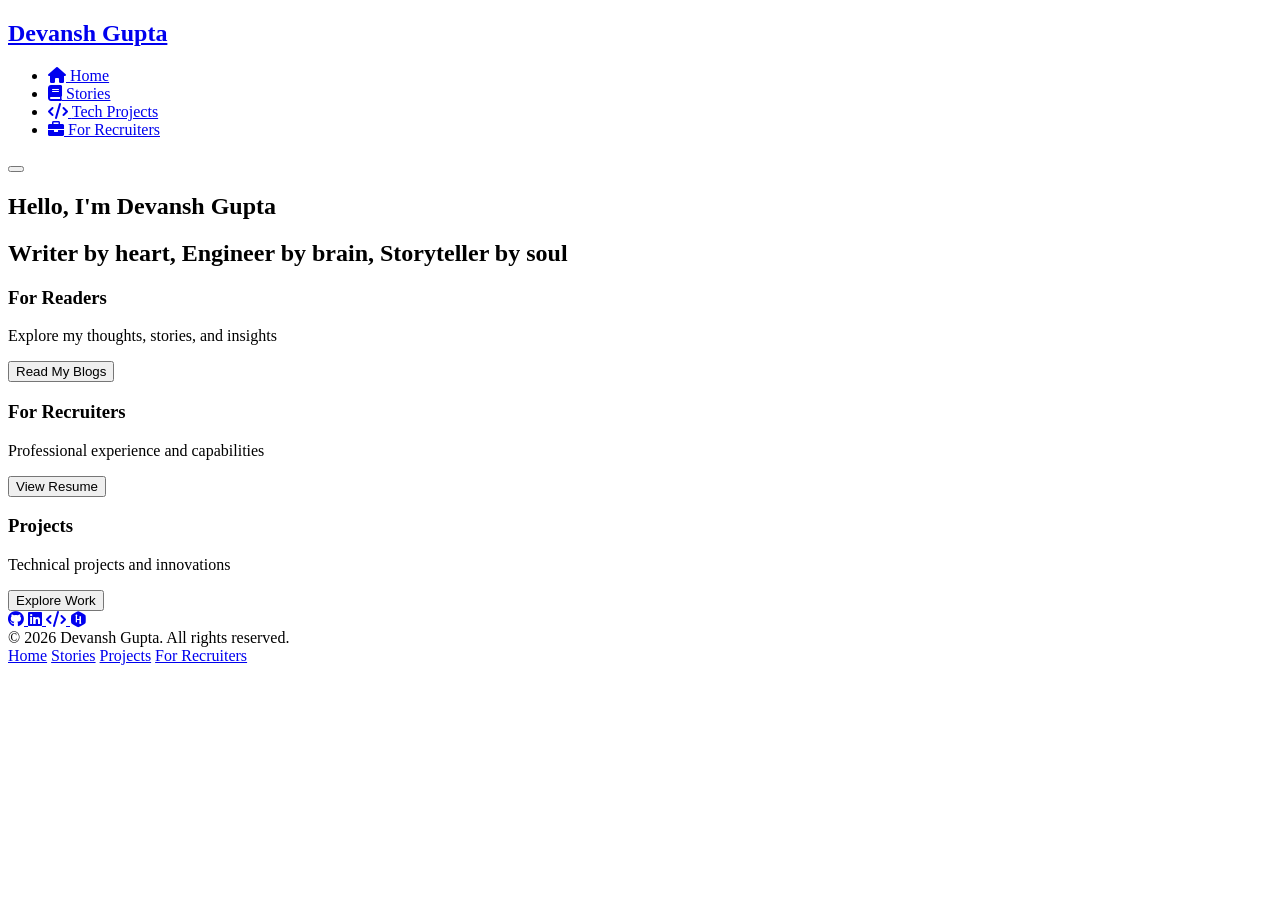
==== index.html @ 72671ee0 "Add Expense Tracker project and fix portfolio page bugs" ====
<!DOCTYPE html>
<html lang="en" class="dark">

<head>
  <meta charset="UTF-8" />
  <meta name="viewport" content="width=device-width, initial-scale=1.0" />
  <title>Devansh Gupta – Portfolio</title>

  <!-- Styles -->
  <link rel="stylesheet" href="assests/css/index.css" />
  <link rel="stylesheet"
        href="https://cdnjs.cloudflare.com/ajax/libs/font-awesome/6.0.0/css/all.min.css" />
</head>

<body>
<!-- ============== NAVIGATION BAR ============== -->
<nav class="navbar" role="navigation" aria-label="Main navigation">
    <div class="nav-container">
        <div class="nav-logo">
            <h2><a href="index.html" aria-label="Devansh Gupta - Go to homepage">Devansh Gupta</a></h2>
        </div>
        
        <ul class="nav-menu" id="nav-menu" role="menubar" aria-hidden="false">
            <li class="nav-item" role="none">
                <a href="index.html" class="nav-link" role="menuitem">
                    <i class="fas fa-home" aria-hidden="true"></i>
                    <span>Home</span>
                </a>
            </li>
            <li class="nav-item" role="none">
                <a href="blogs.html" class="nav-link" role="menuitem">
                    <i class="fas fa-book" aria-hidden="true"></i>
                    <span>Stories</span>
                </a>
            </li>
            <li class="nav-item" role="none">
                <a href="tech-projects.html" class="nav-link" role="menuitem">
                    <i class="fas fa-code" aria-hidden="true"></i>
                    <span>Tech Projects</span>
                </a>
            </li>
            <li class="nav-item" role="none">
                <a href="jobs.html" class="nav-link" role="menuitem">
                    <i class="fas fa-briefcase" aria-hidden="true"></i>
                    <span>For Recruiters</span>
                </a>
            </li>
        </ul>
        
        <div class="nav-controls">
            <button class="nav-toggle" id="mobile-menu" aria-label="Toggle mobile menu" aria-expanded="false" aria-controls="nav-menu">
                <span class="bar" aria-hidden="true"></span>
                <span class="bar" aria-hidden="true"></span>
                <span class="bar" aria-hidden="true"></span>
            </button>
        </div>
    </div>
</nav>

  <!-- ============== HOME/HERO SECTION ============== -->
  <!-- Main landing section with introduction and call-to-action buttons -->
  <section id="home" class="section home-section">
    <div class="container">
      <div class="hero-content">
        
        <!-- Main introduction text -->
        <div class="hero-text">
          <!-- Main heading with name -->
          <h1 class="hero-title">Hello, I'm <span class="highlight">Devansh Gupta</span></h1>
          
          <!-- Updated subtitle with your personal tagline -->
          <h2 class="hero-subtitle">Writer by heart, Engineer by brain, Storyteller by soul</h2>
          
          <!-- Brief description about yourself -->
          <!-- ============== MINI SECTIONS ============== -->
          <!-- Three quick navigation sections as requested -->
          <div class="hero-sections">
            <!-- Section 1: For Readers -->
            <div class="mini-section">
              <h3>For Readers</h3>
              <p>Explore my thoughts, stories, and insights</p>
              <button class="btn btn-outline" type="button" onclick="window.location.href='blogs.html'">
                Read My Blogs
              </button>
            </div>

            <!-- Section 2: For Recruiters -->
            <div class="mini-section">
              <h3>For Recruiters</h3>
              <p>Professional experience and capabilities</p>
              <button class="btn btn-outline" type="button" onclick="window.location.href='assests/docs/Profile (1).pdf'">
                View Resume
              </button>
            </div>

            <!-- Section 3: Projects -->
            <div class="mini-section">
              <h3>Projects</h3>
              <p>Technical projects and innovations</p>
              <button class="btn btn-outline" type="button" onclick="window.location.href='tech-projects.html'">
                Explore Work
              </button>
            </div>
          </div>

          <!-- ============== SOCIAL LINKS ============== -->
          <!-- Professional and coding platform links -->
          <div class="social-links">
            <!-- GitHub - For code repositories -->
            <a class="social-link" href="https://github.com/devanshgupta" target="_blank" rel="noopener">
              <i class="fab fa-github" aria-hidden="true"></i>
              <span class="sr-only">GitHub</span>
            </a>
            
            <!-- LinkedIn - Professional networking -->
            <a class="social-link" href="https://linkedin.com/in/devanshgupta" target="_blank" rel="noopener">
              <i class="fab fa-linkedin" aria-hidden="true"></i>
              <span class="sr-only">LinkedIn</span>
            </a>
            
            <!-- LeetCode - Coding practice and algorithms -->
            <a class="social-link" href="https://leetcode.com/devanshgupta" target="_blank" rel="noopener">
              <i class="fas fa-code" aria-hidden="true"></i>
              <span class="sr-only">LeetCode</span>
            </a>
            
            <!-- HackerRank - Programming challenges and skills -->
            <a class="social-link" href="https://www.hackerrank.com/profile/devanshgupta1942" target="_blank" rel="noopener">
              <i class="fab fa-hackerrank" aria-hidden="true"></i>
              <span class="sr-only">HackerRank</span>
            </a>
          </div>
        </div>
      </div>
    </div>
  </section>
   <!-- ==================== FOOTER ==================== -->
    <footer class="footer" role="contentinfo">
        <div class="container">
            <div class="footer-content">
                <div class="footer-text">
                    <p>&copy; 2025 Devansh Gupta. All rights reserved. </p>
                </div>
                <div class="footer-links">
                    <a href="index.html">Home</a>
                    <a href="blogs.html" aria-current="page">Stories</a>
                    <a href="tech-projects.html">Projects</a>
                    <a href="jobs.html">For Recruiters</a>
                </div>
            </div>
        </div>
    </footer>


  <!-- ============== JAVASCRIPT FILES ============== -->
  <!-- Add your JavaScript files here -->
  <script src="assests/js/script.js"></script>
  
  <!-- Theme toggle functionality -->
  <script>
    // Set dark mode as default when page loads
    document.addEventListener('DOMContentLoaded', function() {
      const html = document.documentElement;
      html.classList.add('dark');
      
      // Update theme toggle icon
      const themeToggle = document.getElementById('theme-toggle');
      if (themeToggle) {
        const icon = themeToggle.querySelector('i');
        if (icon) {
          icon.className = 'fas fa-sun'; // Show sun icon in dark mode
        }
      }
    });
  </script>
</body>
</html>
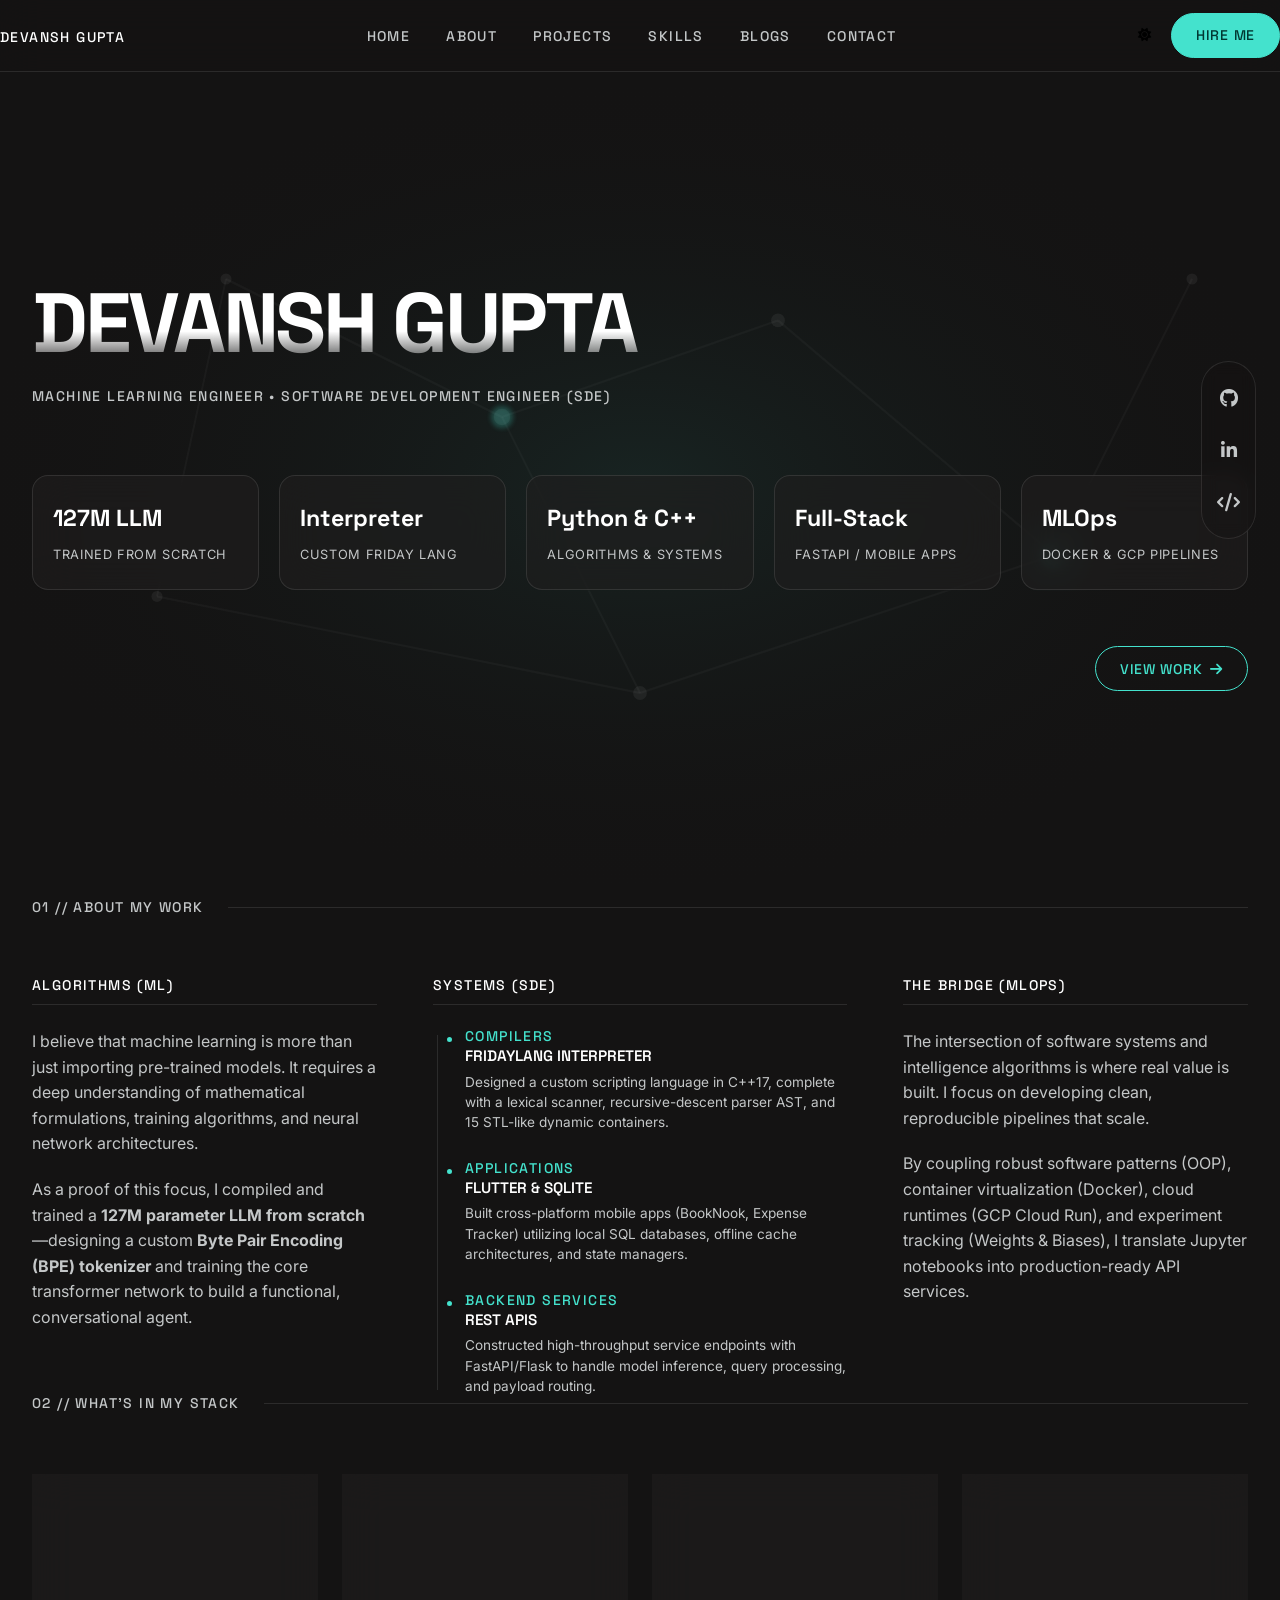
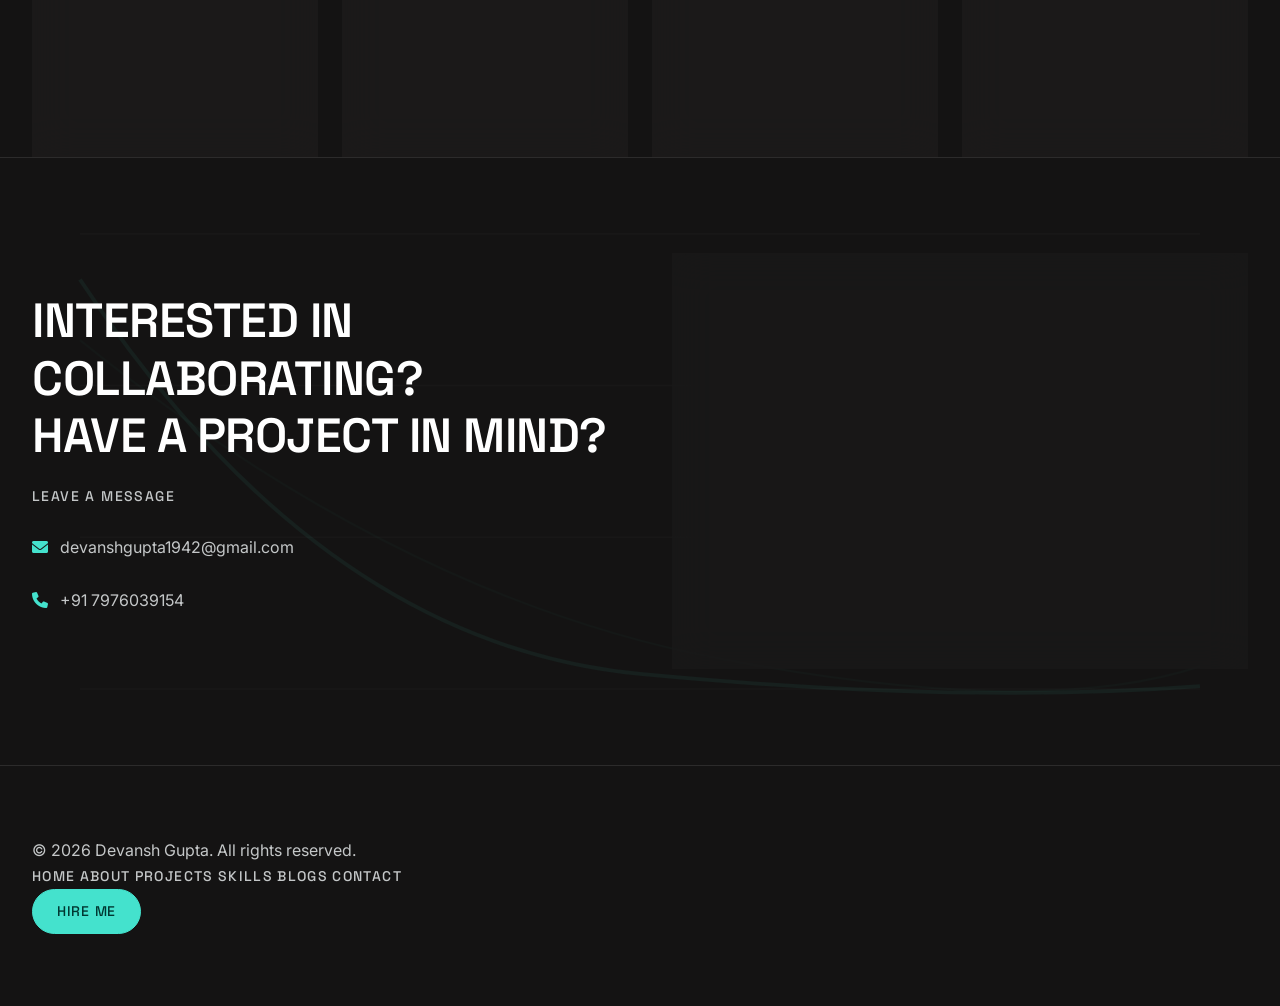
==== commit d8d94c54: "Redesign CSS using Neural Precision design system, highlight hybrid MLE/SDE profile, simplify projec" ====
--- a/index.html
+++ b/index.html
@@ -4,174 +4,350 @@
 <head>
   <meta charset="UTF-8" />
   <meta name="viewport" content="width=device-width, initial-scale=1.0" />
-  <title>Devansh Gupta – Portfolio</title>
+  <title>Devansh Gupta – Data Science & AI/ML Portfolio</title>
+  <meta name="description" content="Portfolio of Devansh Gupta, Data Scientist & AI/ML Engineer. Focused on machine learning architectures, statistical data modeling, and clean code." />
 
   <!-- Styles -->
+  <link rel="stylesheet" href="assests/css/global.css" />
   <link rel="stylesheet" href="assests/css/index.css" />
-  <link rel="stylesheet"
-        href="https://cdnjs.cloudflare.com/ajax/libs/font-awesome/6.0.0/css/all.min.css" />
+  <link rel="stylesheet" href="https://cdnjs.cloudflare.com/ajax/libs/font-awesome/6.0.0/css/all.min.css" />
 </head>
 
 <body>
-<!-- ============== NAVIGATION BAR ============== -->
-<nav class="navbar" role="navigation" aria-label="Main navigation">
-    <div class="nav-container">
-        <div class="nav-logo">
-            <h2><a href="index.html" aria-label="Devansh Gupta - Go to homepage">Devansh Gupta</a></h2>
-        </div>
-        
-        <ul class="nav-menu" id="nav-menu" role="menubar" aria-hidden="false">
-            <li class="nav-item" role="none">
-                <a href="index.html" class="nav-link" role="menuitem">
-                    <i class="fas fa-home" aria-hidden="true"></i>
-                    <span>Home</span>
-                </a>
-            </li>
-            <li class="nav-item" role="none">
-                <a href="blogs.html" class="nav-link" role="menuitem">
-                    <i class="fas fa-book" aria-hidden="true"></i>
-                    <span>Stories</span>
-                </a>
-            </li>
-            <li class="nav-item" role="none">
-                <a href="tech-projects.html" class="nav-link" role="menuitem">
-                    <i class="fas fa-code" aria-hidden="true"></i>
-                    <span>Tech Projects</span>
-                </a>
-            </li>
-            <li class="nav-item" role="none">
-                <a href="jobs.html" class="nav-link" role="menuitem">
-                    <i class="fas fa-briefcase" aria-hidden="true"></i>
-                    <span>For Recruiters</span>
-                </a>
-            </li>
-        </ul>
-        
-        <div class="nav-controls">
-            <button class="nav-toggle" id="mobile-menu" aria-label="Toggle mobile menu" aria-expanded="false" aria-controls="nav-menu">
-                <span class="bar" aria-hidden="true"></span>
-                <span class="bar" aria-hidden="true"></span>
-                <span class="bar" aria-hidden="true"></span>
-            </button>
-        </div>
-    </div>
-</nav>
-
-  <!-- ============== HOME/HERO SECTION ============== -->
-  <!-- Main landing section with introduction and call-to-action buttons -->
-  <section id="home" class="section home-section">
+  <!-- ============== FLOATING SOCIALS ============== -->
+  <div class="floating-socials" role="complementary" aria-label="Social media profiles">
+    <a href="https://github.com/devanshgupta" target="_blank" rel="noopener" aria-label="GitHub Profile" title="GitHub">
+      <i class="fab fa-github"></i>
+    </a>
+    <a href="#" target="_blank" rel="noopener" aria-label="LinkedIn Profile" title="LinkedIn">
+      <i class="fab fa-linkedin-in"></i>
+    </a>
+    <a href="https://leetcode.com/u/devanshguta2005/" target="_blank" rel="noopener" aria-label="LeetCode Profile" title="LeetCode">
+      <i class="fas fa-code"></i>
+    </a>
+  </div>
+
+  <!-- ============== NAVIGATION BAR ============== -->
+  <nav class="navbar" role="navigation" aria-label="Main navigation">
+      <div class="nav-container">
+          <div class="nav-logo">
+              <h2><a href="index.html" aria-label="Devansh Gupta - Go to homepage" class="label-mono">Devansh Gupta</a></h2>
+          </div>
+          
+          <ul class="nav-menu" id="nav-menu" role="menubar" aria-hidden="false">
+              <li class="nav-item" role="none">
+                  <a href="#home" class="nav-link" role="menuitem">Home</a>
+              </li>
+              <li class="nav-item" role="none">
+                  <a href="#about-work" class="nav-link" role="menuitem">About</a>
+              </li>
+              <li class="nav-item" role="none">
+                  <a href="tech-projects.html" class="nav-link" role="menuitem">Projects</a>
+              </li>
+              <li class="nav-item" role="none">
+                  <a href="#skills-stack" class="nav-link" role="menuitem">Skills</a>
+              </li>
+              <li class="nav-item" role="none">
+                  <a href="blogs.html" class="nav-link" role="menuitem">Blogs</a>
+              </li>
+              <li class="nav-item" role="none">
+                  <a href="#contact" class="nav-link" role="menuitem">Contact</a>
+              </li>
+          </ul>
+          
+          <div class="nav-controls">
+              <button class="theme-toggle-btn" aria-label="Toggle theme" title="Toggle Theme">
+                  <i class="fas fa-sun" aria-hidden="true"></i>
+              </button>
+              <a href="jobs.html" class="btn btn-primary" role="button">Hire Me</a>
+              <button class="nav-toggle" id="mobile-menu" aria-label="Toggle mobile menu" aria-expanded="false" aria-controls="nav-menu">
+                  <span class="bar" aria-hidden="true"></span>
+                  <span class="bar" aria-hidden="true"></span>
+                  <span class="bar" aria-hidden="true"></span>
+              </button>
+          </div>
+      </div>
+  </nav>
+
+  <!-- ============== HERO SECTION ============== -->
+  <section id="home" class="hero-section">
+    <!-- Abstract Neural Network SVG background -->
+    <div class="hero-bg-visual" aria-hidden="true">
+      <svg width="100%" height="100%" viewBox="0 0 1000 600" preserveAspectRatio="xMidYMid slice">
+        <defs>
+          <radialGradient id="bgGlow" cx="50%" cy="50%" r="50%">
+            <stop offset="0%" stop-color="var(--color-primary)" stop-opacity="0.08" />
+            <stop offset="100%" stop-color="#141313" stop-opacity="0" />
+          </radialGradient>
+        </defs>
+        <rect width="1000" height="600" fill="url(#bgGlow)" />
+        <g stroke="rgba(255,255,255,0.03)" stroke-width="1.5">
+          <!-- Web connections -->
+          <line x1="200" y1="150" x2="400" y2="250" />
+          <line x1="400" y1="250" x2="600" y2="180" />
+          <line x1="400" y1="250" x2="500" y2="450" />
+          <line x1="600" y1="180" x2="800" y2="350" />
+          <line x1="500" y1="450" x2="800" y2="350" />
+          <line x1="800" y1="350" x2="900" y2="150" />
+          <line x1="200" y1="150" x2="150" y2="380" />
+          <line x1="150" y1="380" x2="500" y2="450" />
+        </g>
+        <g fill="rgba(255,255,255,0.06)">
+          <!-- Node visuals -->
+          <circle cx="200" cy="150" r="4" />
+          <circle cx="400" cy="250" r="6" />
+          <circle cx="600" cy="180" r="5" />
+          <circle cx="500" cy="450" r="5" />
+          <circle cx="800" cy="350" r="7" />
+          <circle cx="900" cy="150" r="4" />
+          <circle cx="150" cy="380" r="4" />
+        </g>
+        <!-- Neural Activation glow highlights -->
+        <g fill="var(--color-primary)" opacity="0.25">
+          <circle cx="400" cy="250" r="8" filter="blur(2px)" />
+          <circle cx="800" cy="350" r="10" filter="blur(2px)" />
+        </g>
+      </svg>
+    </div>
+
+    <div class="container hero-container">
+      <div class="hero-header-wrap">
+        <h1 class="display-xl hero-title-giant">DEVANSH GUPTA</h1>
+        <p class="label-mono hero-tagline">Machine Learning Engineer &bull; Software Development Engineer (SDE)</p>
+      </div>
+
+      <!-- Thumbnail Cards row -->
+      <div class="hero-thumbnails-grid">
+        <div class="thumbnail-card card-aesthetic">
+          <span class="thumb-val">127M LLM</span>
+          <span class="thumb-lbl">Trained From Scratch</span>
+        </div>
+        <div class="thumbnail-card card-aesthetic">
+          <span class="thumb-val">Interpreter</span>
+          <span class="thumb-lbl">Custom Friday Lang</span>
+        </div>
+        <div class="thumbnail-card card-aesthetic">
+          <span class="thumb-val">Python & C++</span>
+          <span class="thumb-lbl">Algorithms & Systems</span>
+        </div>
+        <div class="thumbnail-card card-aesthetic">
+          <span class="thumb-val">Full-Stack</span>
+          <span class="thumb-lbl">FastAPI / Mobile Apps</span>
+        </div>
+        <div class="thumbnail-card card-aesthetic">
+          <span class="thumb-val">MLOps</span>
+          <span class="thumb-lbl">Docker & GCP pipelines</span>
+        </div>
+      </div>
+
+      <div class="hero-action">
+        <a href="tech-projects.html" class="btn btn-secondary">
+          View Work <i class="fas fa-arrow-right"></i>
+        </a>
+      </div>
+    </div>
+  </section>
+
+  <!-- ============== ABOUT THE WORK SECTION ============== -->
+  <section id="about-work" class="section about-section">
     <div class="container">
-      <div class="hero-content">
-        
-        <!-- Main introduction text -->
-        <div class="hero-text">
-          <!-- Main heading with name -->
-          <h1 class="hero-title">Hello, I'm <span class="highlight">Devansh Gupta</span></h1>
+      <div class="section-header">
+        <span class="label-mono section-label">01 // ABOUT MY WORK</span>
+        <div class="header-line"></div>
+      </div>
+
+      <div class="about-grid">
+        <!-- Left Column: Algorithms (ML) -->
+        <div class="about-col about-approach">
+          <h3 class="label-mono">Algorithms (ML)</h3>
+          <p class="body-md">
+            I believe that machine learning is more than just importing pre-trained models. It requires a deep understanding of mathematical formulations, training algorithms, and neural network architectures.
+          </p>
+          <p class="body-md">
+            As a proof of this focus, I compiled and trained a <strong>127M parameter LLM from scratch</strong>—designing a custom <strong>Byte Pair Encoding (BPE) tokenizer</strong> and training the core transformer network to build a functional, conversational agent.
+          </p>
+        </div>
+
+        <!-- Center Column: Systems (SDE) -->
+        <div class="about-col about-timeline-col">
+          <h3 class="label-mono">Systems (SDE)</h3>
+          <div class="vertical-timeline">
+            <div class="timeline-line"></div>
+            
+            <div class="timeline-item">
+              <div class="timeline-dot"></div>
+              <div class="timeline-content">
+                <span class="label-mono time-stamp">Compilers</span>
+                <h4>FridayLang Interpreter</h4>
+                <p>Designed a custom scripting language in C++17, complete with a lexical scanner, recursive-descent parser AST, and 15 STL-like dynamic containers.</p>
+              </div>
+            </div>
+
+            <div class="timeline-item">
+              <div class="timeline-dot"></div>
+              <div class="timeline-content">
+                <span class="label-mono time-stamp">Applications</span>
+                <h4>Flutter & SQLite</h4>
+                <p>Built cross-platform mobile apps (BookNook, Expense Tracker) utilizing local SQL databases, offline cache architectures, and state managers.</p>
+              </div>
+            </div>
+
+            <div class="timeline-item">
+              <div class="timeline-dot"></div>
+              <div class="timeline-content">
+                <span class="label-mono time-stamp">Backend Services</span>
+                <h4>REST APIs</h4>
+                <p>Constructed high-throughput service endpoints with FastAPI/Flask to handle model inference, query processing, and payload routing.</p>
+              </div>
+            </div>
+          </div>
+        </div>
+
+        <!-- Right Column: Clean Code -->
+        <div class="about-col about-principles">
+          <h3 class="label-mono">The Bridge (MLOps)</h3>
+          <p class="body-md">
+            The intersection of software systems and intelligence algorithms is where real value is built. I focus on developing clean, reproducible pipelines that scale.
+          </p>
+          <p class="body-md">
+            By coupling robust software patterns (OOP), container virtualization (Docker), cloud runtimes (GCP Cloud Run), and experiment tracking (Weights & Biases), I translate Jupyter notebooks into production-ready API services.
+          </p>
+        </div>
+      </div>
+    </div>
+  </section>
+
+  <!-- ============== WHAT'S IN MY STACK SECTION ============== -->
+  <section id="skills-stack" class="section stack-section">
+    <div class="container">
+      <div class="section-header">
+        <span class="label-mono section-label">02 // WHAT'S IN MY STACK</span>
+        <div class="header-line"></div>
+      </div>
+
+      <div class="stack-grid">
+        <!-- Card 1: Languages -->
+        <div class="stack-card card-aesthetic">
+          <div class="stack-icon">
+            <i class="fas fa-terminal"></i>
+          </div>
+          <h3 class="label-mono">Languages</h3>
+          <p class="body-lg">Python, SQL, C++</p>
+          <div class="stack-sub">Core structures, queries, performance algorithms</div>
+        </div>
+
+        <!-- Card 2: Frameworks -->
+        <div class="stack-card card-aesthetic">
+          <div class="stack-icon">
+            <i class="fas fa-brain"></i>
+          </div>
+          <h3 class="label-mono">Frameworks</h3>
+          <p class="body-lg">PyTorch, scikit-learn, HuggingFace</p>
+          <div class="stack-sub">Neural networks, classic estimators, transformers</div>
+        </div>
+
+        <!-- Card 3: Tools -->
+        <div class="stack-card card-aesthetic">
+          <div class="stack-icon">
+            <i class="fas fa-sliders-h"></i>
+          </div>
+          <h3 class="label-mono">Tools</h3>
+          <p class="body-lg">Jupyter, Git, Docker, Weights & Biases</p>
+          <div class="stack-sub">Experimentation, versioning, containers, logs</div>
+        </div>
+
+        <!-- Card 4: Deployment -->
+        <div class="stack-card card-aesthetic">
+          <div class="stack-icon">
+            <i class="fas fa-server"></i>
+          </div>
+          <h3 class="label-mono">Deployment</h3>
+          <p class="body-lg">FastAPI, Streamlit, AWS / GCP</p>
+          <div class="stack-sub">Rest APIs, microservices, cloud runtime hosting</div>
+        </div>
+      </div>
+    </div>
+  </section>
+
+  <!-- ============== CONTACT / CTA SECTION ============== -->
+  <section id="contact" class="contact-section-cta">
+    <!-- SVG Graphic background representing a Loss Curve & Confusion Matrix -->
+    <div class="contact-bg-visual" aria-hidden="true">
+      <svg width="100%" height="100%" viewBox="0 0 800 400" preserveAspectRatio="none">
+        <!-- Loss Curve Grid -->
+        <g stroke="rgba(255,255,255,0.015)" stroke-width="1">
+          <line x1="50" y1="50" x2="750" y2="50" />
+          <line x1="50" y1="150" x2="750" y2="150" />
+          <line x1="50" y1="250" x2="750" y2="250" />
+          <line x1="50" y1="350" x2="750" y2="350" />
+        </g>
+        <!-- Loss curve lines -->
+        <path d="M 50 80 Q 200 320 400 340 T 750 348" fill="none" stroke="var(--color-primary)" stroke-opacity="0.06" stroke-width="2.5" />
+        <path d="M 50 120 Q 250 290 450 330 T 750 335" fill="none" stroke="var(--color-primary)" stroke-opacity="0.02" stroke-width="1.5" />
+      </svg>
+    </div>
+
+    <div class="container contact-cta-container">
+      <div class="contact-cta-grid">
+        <!-- Left Column: text -->
+        <div class="contact-cta-text">
+          <h2 class="headline-lg">Interested in collaborating?<br>Have a project in mind?</h2>
+          <p class="label-mono leave-msg-label">Leave a message</p>
           
-          <!-- Updated subtitle with your personal tagline -->
-          <h2 class="hero-subtitle">Writer by heart, Engineer by brain, Storyteller by soul</h2>
-          
-          <!-- Brief description about yourself -->
-          <!-- ============== MINI SECTIONS ============== -->
-          <!-- Three quick navigation sections as requested -->
-          <div class="hero-sections">
-            <!-- Section 1: For Readers -->
-            <div class="mini-section">
-              <h3>For Readers</h3>
-              <p>Explore my thoughts, stories, and insights</p>
-              <button class="btn btn-outline" type="button" onclick="window.location.href='blogs.html'">
-                Read My Blogs
-              </button>
-            </div>
-
-            <!-- Section 2: For Recruiters -->
-            <div class="mini-section">
-              <h3>For Recruiters</h3>
-              <p>Professional experience and capabilities</p>
-              <button class="btn btn-outline" type="button" onclick="window.location.href='assests/docs/Profile (1).pdf'">
-                View Resume
-              </button>
-            </div>
-
-            <!-- Section 3: Projects -->
-            <div class="mini-section">
-              <h3>Projects</h3>
-              <p>Technical projects and innovations</p>
-              <button class="btn btn-outline" type="button" onclick="window.location.href='tech-projects.html'">
-                Explore Work
-              </button>
-            </div>
-          </div>
-
-          <!-- ============== SOCIAL LINKS ============== -->
-          <!-- Professional and coding platform links -->
-          <div class="social-links">
-            <!-- GitHub - For code repositories -->
-            <a class="social-link" href="https://github.com/devanshgupta" target="_blank" rel="noopener">
-              <i class="fab fa-github" aria-hidden="true"></i>
-              <span class="sr-only">GitHub</span>
-            </a>
+          <div class="alternative-contacts">
+            <p class="body-md"><i class="fas fa-envelope"></i> devanshgupta1942@gmail.com</p>
+            <p class="body-md"><i class="fas fa-phone"></i> +91 7976039154</p>
+          </div>
+        </div>
+
+        <!-- Right Column: form -->
+        <div class="contact-cta-form">
+          <form class="minimal-form">
+            <div class="form-group">
+              <input type="text" id="form-name" placeholder=" " required />
+              <label for="form-name" class="label-mono">Name</label>
+            </div>
             
-            <!-- LinkedIn - Professional networking -->
-            <a class="social-link" href="https://linkedin.com/in/devanshgupta" target="_blank" rel="noopener">
-              <i class="fab fa-linkedin" aria-hidden="true"></i>
-              <span class="sr-only">LinkedIn</span>
-            </a>
+            <div class="form-group">
+              <input type="email" id="form-email" placeholder=" " required />
+              <label for="form-email" class="label-mono">Email</label>
+            </div>
             
-            <!-- LeetCode - Coding practice and algorithms -->
-            <a class="social-link" href="https://leetcode.com/devanshgupta" target="_blank" rel="noopener">
-              <i class="fas fa-code" aria-hidden="true"></i>
-              <span class="sr-only">LeetCode</span>
-            </a>
-            
-            <!-- HackerRank - Programming challenges and skills -->
-            <a class="social-link" href="https://www.hackerrank.com/profile/devanshgupta1942" target="_blank" rel="noopener">
-              <i class="fab fa-hackerrank" aria-hidden="true"></i>
-              <span class="sr-only">HackerRank</span>
-            </a>
-          </div>
+            <div class="form-group">
+              <textarea id="form-message" rows="3" placeholder=" " required></textarea>
+              <label for="form-message" class="label-mono">Message</label>
+            </div>
+
+            <button type="submit" class="btn btn-primary">Send</button>
+          </form>
         </div>
       </div>
     </div>
   </section>
-   <!-- ==================== FOOTER ==================== -->
-    <footer class="footer" role="contentinfo">
-        <div class="container">
-            <div class="footer-content">
-                <div class="footer-text">
-                    <p>&copy; 2025 Devansh Gupta. All rights reserved. </p>
-                </div>
-                <div class="footer-links">
-                    <a href="index.html">Home</a>
-                    <a href="blogs.html" aria-current="page">Stories</a>
-                    <a href="tech-projects.html">Projects</a>
-                    <a href="jobs.html">For Recruiters</a>
-                </div>
-            </div>
-        </div>
-    </footer>
-
+
+  <!-- ==================== FOOTER ==================== -->
+  <footer class="footer" role="contentinfo">
+      <div class="container">
+          <div class="footer-content">
+              <div class="footer-text">
+                  <p class="body-md">&copy; 2025 Devansh Gupta. All rights reserved.</p>
+              </div>
+              <div class="footer-links">
+                  <a href="#home" class="label-mono">Home</a>
+                  <a href="#about-work" class="label-mono">About</a>
+                  <a href="tech-projects.html" class="label-mono">Projects</a>
+                  <a href="#skills-stack" class="label-mono">Skills</a>
+                  <a href="blogs.html" class="label-mono">Blogs</a>
+                  <a href="#contact" class="label-mono">Contact</a>
+              </div>
+              <div class="footer-actions">
+                  <a href="jobs.html" class="btn btn-primary">Hire Me</a>
+              </div>
+          </div>
+      </div>
+  </footer>
 
   <!-- ============== JAVASCRIPT FILES ============== -->
-  <!-- Add your JavaScript files here -->
   <script src="assests/js/script.js"></script>
-  
-  <!-- Theme toggle functionality -->
-  <script>
-    // Set dark mode as default when page loads
-    document.addEventListener('DOMContentLoaded', function() {
-      const html = document.documentElement;
-      html.classList.add('dark');
-      
-      // Update theme toggle icon
-      const themeToggle = document.getElementById('theme-toggle');
-      if (themeToggle) {
-        const icon = themeToggle.querySelector('i');
-        if (icon) {
-          icon.className = 'fas fa-sun'; // Show sun icon in dark mode
-        }
-      }
-    });
-  </script>
 </body>
 </html>
--- a/assests/css/global.css
+++ b/assests/css/global.css
@@ -0,0 +1,560 @@
+/* ==========================================================================
+   GLOBAL DESIGN SYSTEM & UTILITIES (global.css)
+   Brand/Theme: Neural Precision (Minimalist-Technical AI/ML/DS Portfolio)
+   Purpose: Strictly curated near-black and teal palette, architectonic
+            Space Grotesk typography, and glassmorphic tonal layering.
+   ========================================================================== */
+
+@import url('https://fonts.googleapis.com/css2?family=Inter:wght@300;400;500;600&family=Space+Grotesk:wght@400;500;600;700;800&display=swap');
+
+/* ==========================================================================
+   1. VARIABLES & DESIGN TOKENS
+   ========================================================================== */
+
+:root {
+    /* Fonts */
+    --font-sans: 'Inter', -apple-system, BlinkMacSystemFont, sans-serif;
+    --font-heading: 'Space Grotesk', -apple-system, BlinkMacSystemFont, sans-serif;
+    
+    /* Rounded Borders Scale */
+    --rounded-sm: 0.5rem;          /* 8px */
+    --rounded-default: 1rem;       /* 16px */
+    --rounded-md: 1.5rem;          /* 24px */
+    --rounded-lg: 2rem;            /* 32px */
+    --rounded-xl: 3rem;            /* 48px */
+    --rounded-full: 9999px;
+    
+    /* Legacy Mapping (Compatibility Layer) */
+    --border-radius: var(--rounded-sm);
+    --border-radius-lg: var(--rounded-default);
+    
+    /* Layout */
+    --navbar-height: 72px;
+    --container-max-width: 1280px;
+    
+    /* Transitions */
+    --transition-fast: 0.15s ease;
+    --transition-normal: 0.25s ease;
+    --transition-slow: 0.4s ease;
+
+    /* Neural Precision Curated Colors - Dark Theme (Default) */
+    --bg-base: #141313;             /* Dark background */
+    --bg-surface: rgba(32, 31, 31, 0.6); /* Surface transparent container */
+    --bg-nav: rgba(20, 19, 19, 0.85);   /* Nav bg */
+    
+    --text-primary: #ffffff;        /* Headlines, labels */
+    --text-secondary: #c4c7c8;      /* Body-lg, body-md */
+    --text-muted: #8e9192;          /* Muted items, borders */
+    
+    --color-primary: #44e2cd;        /* Sophisticated Teal Accent */
+    --color-primary-hover: #62fae3;
+    --color-primary-rgb: 68, 226, 205;
+    --on-primary: #003731;          /* Dark teal for text on solid teal */
+    
+    --color-secondary: #1c1b1b;
+    --color-secondary-hover: #2a2a2a;
+    
+    --color-success: #3cddc7;
+    --color-warning: #fbbf24;
+    --color-error: #ffb4ab;
+    
+    --border-color: rgba(255, 255, 255, 0.1);
+    --border-hover: #44e2cd;
+    
+    --shadow-sm: 0 1px 2px 0 rgba(0, 0, 0, 0.5);
+    --shadow-md: 0 4px 6px -1px rgba(0, 0, 0, 0.5);
+}
+
+/* Neural Precision Light Mode - Clean Slate/Teal contrast */
+.light, html.light {
+    --bg-base: #fcfcfc;
+    --bg-surface: rgba(245, 245, 245, 0.7);
+    --bg-nav: rgba(252, 252, 252, 0.85);
+    
+    --text-primary: #141313;
+    --text-secondary: #525252;
+    --text-muted: #8e9192;
+    
+    --color-primary: #008071;        /* Darker Teal for readability */
+    --color-primary-hover: #006054;
+    --color-primary-rgb: 0, 128, 113;
+    --on-primary: #ffffff;
+    
+    --color-secondary: #f5f5f5;
+    --color-secondary-hover: #e5e5e5;
+    
+    --border-color: rgba(20, 19, 19, 0.1);
+    --border-hover: #008071;
+}
+
+/* ==========================================================================
+   2. RESET & BASE LAYOUT
+   ========================================================================== */
+
+* {
+    margin: 0;
+    padding: 0;
+    box-sizing: border-box;
+}
+
+html {
+    scroll-behavior: smooth;
+    font-size: 16px;
+}
+
+body {
+    font-family: var(--font-sans);
+    background-color: var(--bg-base);
+    color: var(--text-secondary);
+    line-height: 1.6;
+    transition: background-color var(--transition-normal), color var(--transition-normal);
+    padding-top: var(--navbar-height);
+    -webkit-font-smoothing: antialiased;
+}
+
+/* Typography styles matching Neural Precision spec */
+h1, h2, h3, h4, h5, h6 {
+    font-family: var(--font-heading);
+    color: var(--text-primary);
+    line-height: 1.2;
+    margin-bottom: 0.5em;
+    text-transform: uppercase;
+}
+
+p {
+    font-family: var(--font-sans);
+    font-size: 16px;
+    font-weight: 400;
+    line-height: 1.6;
+    color: var(--text-secondary);
+    margin-bottom: 1rem;
+}
+
+a {
+    color: inherit;
+    text-decoration: none;
+    transition: color var(--transition-fast);
+}
+
+a:hover {
+    color: var(--color-primary);
+}
+
+button {
+    font-family: inherit;
+    cursor: pointer;
+    border: none;
+    background: none;
+    transition: all var(--transition-fast);
+}
+
+/* Custom Scrollbar */
+::-webkit-scrollbar {
+    width: 6px;
+    height: 6px;
+}
+
+::-webkit-scrollbar-track {
+    background: var(--bg-base);
+}
+
+::-webkit-scrollbar-thumb {
+    background: var(--border-color);
+    border-radius: var(--rounded-sm);
+}
+
+::-webkit-scrollbar-thumb:hover {
+    background: var(--color-primary);
+}
+
+/* ==========================================================================
+   3. TYPOGRAPHIC UTILITIES
+   ========================================================================== */
+
+.display-xl {
+    font-family: var(--font-heading);
+    font-size: 84px;
+    font-weight: 700;
+    line-height: 1;
+    letter-spacing: 0.02em;
+}
+
+.headline-lg {
+    font-family: var(--font-heading);
+    font-size: 48px;
+    font-weight: 600;
+    line-height: 1.2;
+}
+
+.headline-md {
+    font-family: var(--font-heading);
+    font-size: 32px;
+    font-weight: 600;
+    line-height: 1.2;
+}
+
+.body-lg {
+    font-family: var(--font-sans);
+    font-size: 18px;
+    font-weight: 400;
+    line-height: 1.6;
+}
+
+.body-md {
+    font-family: var(--font-sans);
+    font-size: 16px;
+    font-weight: 400;
+    line-height: 1.6;
+}
+
+.label-mono {
+    font-family: var(--font-heading);
+    font-size: 14px;
+    font-weight: 500;
+    line-height: 1;
+    letter-spacing: 0.1em;
+    text-transform: uppercase;
+}
+
+@media (max-width: 768px) {
+    .display-xl {
+        font-size: 48px;
+        line-height: 1.1;
+    }
+    .headline-lg {
+        font-size: 32px;
+    }
+    .headline-md {
+        font-size: 24px;
+    }
+}
+
+/* ==========================================================================
+   4. LAYOUT & GRID
+   ========================================================================== */
+
+.container {
+    width: 100%;
+    max-width: var(--container-max-width);
+    margin: 0 auto;
+    padding: 0 32px; /* 32px Gutters */
+}
+
+@media (max-width: 768px) {
+    .container {
+        padding: 0 24px; /* 24px margins for mobile */
+    }
+}
+
+/* ==========================================================================
+   5. NAVIGATION HEADER
+   ========================================================================== */
+
+.navbar {
+    position: fixed;
+    top: 0;
+    left: 0;
+    width: 100%;
+    height: var(--navbar-height);
+    background-color: var(--bg-nav);
+    backdrop-filter: blur(20px);
+    -webkit-backdrop-filter: blur(20px);
+    border-bottom: 1px solid var(--border-color);
+    z-index: 1000;
+    transition: background-color var(--transition-normal), border-color var(--transition-normal);
+}
+
+.nav-container {
+    display: flex;
+    justify-content: space-between;
+    align-items: center;
+    height: 100%;
+}
+
+.nav-logo h2 {
+    font-size: 1.2rem;
+    font-weight: 800;
+    margin-bottom: 0;
+    letter-spacing: -0.02em;
+}
+
+.nav-logo a {
+    color: var(--text-primary);
+}
+
+.nav-menu {
+    display: flex;
+    align-items: center;
+    list-style: none;
+    gap: 1.75rem;
+}
+
+.nav-link {
+    font-family: var(--font-heading);
+    font-size: 14px;
+    font-weight: 500;
+    line-height: 1;
+    letter-spacing: 0.1em;
+    text-transform: uppercase;
+    color: var(--text-secondary);
+    position: relative;
+    padding: 0.5rem 0.25rem;
+    transition: color var(--transition-fast);
+}
+
+.nav-link:hover {
+    color: var(--text-primary);
+}
+
+/* Active Nav Dot */
+.nav-link.active {
+    color: var(--text-primary);
+}
+
+.nav-link.active::after {
+    content: '';
+    position: absolute;
+    bottom: -6px;
+    left: 50%;
+    transform: translateX(-50%);
+    width: 5px;
+    height: 5px;
+    background-color: var(--color-primary); /* Teal dot */
+    border-radius: 50%;
+}
+
+.nav-controls {
+    display: flex;
+    align-items: center;
+    gap: 1.25rem;
+}
+
+/* Mobile Toggles */
+.nav-toggle {
+    display: none;
+    flex-direction: column;
+    justify-content: space-between;
+    width: 24px;
+    height: 18px;
+}
+
+.nav-toggle .bar {
+    width: 100%;
+    height: 2px;
+    background-color: var(--text-primary);
+    border-radius: 2px;
+    transition: transform var(--transition-fast), opacity var(--transition-fast);
+}
+
+@media (max-width: 768px) {
+    .nav-toggle {
+        display: flex;
+    }
+    
+    .nav-menu {
+        position: fixed;
+        top: var(--navbar-height);
+        left: -100%;
+        width: 100%;
+        height: calc(100vh - var(--navbar-height));
+        background-color: var(--bg-base);
+        flex-direction: column;
+        align-items: flex-start;
+        padding: 3rem 24px;
+        gap: 1.5rem;
+        transition: left var(--transition-normal);
+        border-top: 1px solid var(--border-color);
+    }
+    
+    .nav-menu.active {
+        left: 0;
+    }
+    
+    .nav-link {
+        width: 100%;
+        padding: 0.75rem 0;
+        font-size: 1.1rem;
+    }
+    
+    .nav-link.active::after {
+        left: 20px;
+        bottom: 50%;
+        transform: translateY(50%);
+    }
+}
+
+/* ==========================================================================
+   6. PILL BUTTONS & STACK CHIPS
+   ========================================================================== */
+
+.btn {
+    display: inline-flex;
+    align-items: center;
+    justify-content: center;
+    gap: 0.5rem;
+    padding: 0.65rem 1.5rem;
+    font-size: 14px;
+    font-family: var(--font-heading);
+    font-weight: 500;
+    text-transform: uppercase;
+    letter-spacing: 0.05em;
+    border-radius: var(--rounded-xl); /* Pill-shaped (3rem) */
+    transition: all var(--transition-fast);
+}
+
+.btn-primary {
+    background-color: var(--color-primary); /* Teal */
+    color: var(--on-primary);              /* Dark text */
+    border: 1px solid var(--color-primary);
+}
+
+.btn-primary:hover {
+    background-color: var(--color-primary-hover);
+    border-color: var(--color-primary-hover);
+    transform: translateY(-1px);
+}
+
+.btn-secondary {
+    background-color: transparent;
+    color: var(--color-primary);
+    border: 1px solid var(--color-primary);
+}
+
+.btn-secondary:hover {
+    background-color: rgba(var(--color-primary-rgb), 0.1);
+    transform: translateY(-1px);
+}
+
+.btn-outline {
+    border: 1px solid var(--border-color);
+    color: var(--text-primary);
+}
+
+.btn-outline:hover {
+    border-color: var(--color-primary);
+    color: var(--color-primary);
+    background-color: rgba(var(--color-primary-rgb), 0.05);
+}
+
+/* Data Chips (Subtle dark grey background, white text, pill-shape) */
+.tech-tag, .tag, .badge-item {
+    font-family: var(--font-heading);
+    font-size: 11px;
+    font-weight: 500;
+    text-transform: uppercase;
+    letter-spacing: 0.05em;
+    padding: 0.3rem 0.8rem;
+    border-radius: var(--rounded-full); /* Pill shape */
+    background-color: #201f1f;          /* Surface container low / dark gray */
+    color: #ffffff;
+    border: 1px solid rgba(255, 255, 255, 0.05);
+    display: inline-block;
+}
+
+.badge-primary {
+    background-color: rgba(var(--color-primary-rgb), 0.1);
+    color: var(--color-primary);
+    border-color: rgba(var(--color-primary-rgb), 0.2);
+}
+
+/* ==========================================================================
+   7. GLASSMORPHISM CARDS (TONAL LAYERING)
+   ========================================================================== */
+
+.card-aesthetic {
+    background-color: rgba(32, 31, 31, 0.6); /* #201f1f at 60% */
+    border: 1px solid rgba(255, 255, 255, 0.1); /* 1px white at 10% */
+    border-radius: var(--rounded-default); /* rounded-lg (1rem) */
+    backdrop-filter: blur(20px);          /* 20px blur */
+    -webkit-backdrop-filter: blur(20px);
+    box-shadow: none;
+    transition: border-color var(--transition-normal), transform var(--transition-normal), background-color var(--transition-normal);
+}
+
+.card-aesthetic:hover {
+    border-color: var(--color-primary);   /* Transitions to Teal */
+    transform: translateY(-4px);
+    background-color: rgba(42, 42, 42, 0.7);
+}
+
+/* ==========================================================================
+   8. CODE BLOCKS
+   ========================================================================== */
+
+code, pre {
+    font-family: SFMono-Regular, Consolas, Monaco, monospace;
+}
+
+pre {
+    background-color: #050505; /* Darker opaque background */
+    padding: 1.25rem;
+    border-radius: var(--rounded-sm);
+    border: 1px solid var(--border-color);
+    overflow-x: auto;
+    color: #e5e2e1;
+}
+
+pre .keyword { color: var(--color-primary); }
+pre .string { color: #f59e0b; }
+
+/* ==========================================================================
+   9. MINIMAL UNDERLINE FORM INPUTS
+   ========================================================================== */
+
+.form-group {
+    position: relative;
+    width: 100%;
+}
+
+.form-group input,
+.form-group textarea {
+    width: 100%;
+    padding: 0.6rem 0;
+    border: none;
+    border-bottom: 1px solid var(--border-color); /* 1px bottom border */
+    background: transparent;
+    color: #ffffff;
+    font-family: inherit;
+    font-size: 16px;
+    transition: border-color var(--transition-fast), border-width var(--transition-fast);
+}
+
+.form-group input:focus,
+.form-group textarea:focus {
+    outline: none;
+    border-bottom: 2px solid var(--color-primary); /* Turns Teal and expands */
+}
+
+/* Floating Label matching label-mono */
+.form-group label {
+    position: absolute;
+    left: 0;
+    top: 0.6rem;
+    color: var(--text-secondary);
+    font-family: var(--font-heading);
+    font-size: 14px;
+    font-weight: 500;
+    letter-spacing: 0.15em;
+    text-transform: uppercase;
+    pointer-events: none;
+    transition: transform var(--transition-fast), font-size var(--transition-fast), color var(--transition-fast);
+    transform-origin: left top;
+}
+
+.form-group input:focus ~ label,
+.form-group input:not(:placeholder-shown) ~ label,
+.form-group textarea:focus ~ label,
+.form-group textarea:not(:placeholder-shown) ~ label {
+    transform: translateY(-1.4rem) scale(0.8);
+    color: var(--color-primary);
+}
+
+/* ==========================================================================
+   10. GENERAL UTILITY STYLES
+   ========================================================================== */
+
+.footer {
+    background-color: var(--bg-base);
+    border-top: 1px solid var(--border-color);
+    padding: var(--navbar-height) 0;
+}
--- a/assests/css/index.css
+++ b/assests/css/index.css
@@ -0,0 +1,382 @@
+/* ==========================================================================
+   HOMEPAGE SPECIFIC CSS (index.css)
+   Author: Devansh Gupta (AI/ML & Data Science Portfolio)
+   Purpose: Implements a clean, minimal, professional dark-first UI matching
+            the design prompt layout, typography, and tokens
+   ========================================================================== */
+
+/* ==========================================================================
+   1. FLOATING SOCIAL SIDEBAR
+   ========================================================================== */
+
+.floating-socials {
+    position: fixed;
+    right: 24px;
+    top: 50%;
+    transform: translateY(-50%);
+    display: flex;
+    flex-direction: column;
+    gap: 1.25rem;
+    z-index: 1001;
+    background-color: rgba(20, 19, 19, 0.4);
+    backdrop-filter: blur(8px);
+    -webkit-backdrop-filter: blur(8px);
+    padding: 1.25rem 0.65rem;
+    border: 1px solid var(--border-color);
+    border-radius: 30px;
+}
+
+.floating-socials a {
+    color: var(--text-secondary);
+    font-size: 1.15rem;
+    width: 32px;
+    height: 32px;
+    display: flex;
+    align-items: center;
+    justify-content: center;
+    border-radius: 50%;
+    transition: all var(--transition-fast);
+}
+
+.floating-socials a:hover {
+    color: var(--color-primary);
+    background-color: var(--color-secondary);
+    transform: scale(1.1);
+}
+
+@media (max-width: 992px) {
+    .floating-socials {
+        display: none; /* Hide floating socials sidebar on mobile/tablets */
+    }
+}
+
+/* ==========================================================================
+   2. HERO SECTION (FULL HEIGHT, MINIMAL TYPOGRAPHY, SVG NN VISUAL)
+   ========================================================================== */
+
+.hero-section {
+    min-height: calc(100vh - var(--navbar-height));
+    position: relative;
+    background-color: var(--bg-base); /* Neural Precision base (#141313) */
+    display: flex;
+    align-items: center;
+    padding: 4rem 0;
+    overflow: hidden;
+}
+
+.hero-bg-visual {
+    position: absolute;
+    top: 0;
+    left: 0;
+    width: 100%;
+    height: 100%;
+    z-index: 1;
+    pointer-events: none;
+}
+
+.hero-container {
+    position: relative;
+    z-index: 2;
+    display: flex;
+    flex-direction: column;
+    justify-content: space-between;
+    height: 100%;
+    gap: 3.5rem;
+}
+
+.hero-header-wrap {
+    text-align: left;
+}
+
+.hero-title-giant {
+    color: #ffffff;
+    line-height: 1.0;
+    letter-spacing: -0.04em;
+    margin-bottom: 1.5rem;
+    background: linear-gradient(180deg, #ffffff 60%, rgba(255, 255, 255, 0.15) 100%);
+    -webkit-background-clip: text;
+    -webkit-text-fill-color: transparent;
+    background-clip: text;
+}
+
+.hero-tagline {
+    color: var(--text-secondary);
+}
+
+/* Hero metadata cards in row */
+.hero-thumbnails-grid {
+    display: grid;
+    grid-template-columns: repeat(5, 1fr);
+    gap: 1.25rem;
+    width: 100%;
+}
+
+.thumbnail-card {
+    padding: 1.5rem 1.25rem;
+    display: flex;
+    flex-direction: column;
+    gap: 0.5rem;
+    background-color: rgba(32, 31, 31, 0.6); /* surface container 60% */
+    border: 1px solid rgba(255, 255, 255, 0.1); /* outline-variant 10% */
+    border-radius: var(--rounded-default); /* rounded-lg (1rem) */
+}
+
+.thumbnail-card:hover {
+    border-color: var(--color-primary); /* turns Teal */
+    transform: translateY(-2px);
+}
+
+.thumb-val {
+    font-size: clamp(1.2rem, 2vw, 1.45rem);
+    font-weight: 700;
+    color: var(--text-primary);
+    font-family: var(--font-heading);
+}
+
+.thumb-lbl {
+    font-size: 0.8rem;
+    color: var(--text-secondary);
+    text-transform: uppercase;
+    letter-spacing: 0.05em;
+}
+
+.hero-action {
+    display: flex;
+    justify-content: flex-end;
+}
+
+@media (max-width: 992px) {
+    .hero-thumbnails-grid {
+        grid-template-columns: repeat(3, 1fr);
+    }
+}
+
+@media (max-width: 576px) {
+    .hero-thumbnails-grid {
+        grid-template-columns: 1fr;
+        gap: 0.75rem;
+    }
+    .hero-action {
+        justify-content: center;
+    }
+}
+
+/* ==========================================================================
+   3. ABOUT THE WORK (3-COLUMN LAYOUT & VERTICAL TIMELINE)
+   ========================================================================== */
+
+.section-header {
+    display: flex;
+    align-items: center;
+    gap: 1.5rem;
+    margin-bottom: 4rem;
+}
+
+.section-label {
+    white-space: nowrap;
+}
+
+.header-line {
+    height: 1px;
+    background-color: var(--border-color);
+    flex-grow: 1;
+}
+
+.about-grid {
+    display: grid;
+    grid-template-columns: 1fr 1.2fr 1fr;
+    gap: 3.5rem;
+}
+
+.about-col h3 {
+    margin-bottom: 1.5rem;
+    border-bottom: 1px solid var(--border-color);
+    padding-bottom: 0.75rem;
+    color: var(--text-primary);
+}
+
+.about-col p {
+    margin-bottom: 1.25rem;
+}
+
+/* Vertical Timeline center column */
+.vertical-timeline {
+    position: relative;
+    padding-left: 2rem;
+}
+
+.timeline-line {
+    position: absolute;
+    left: 4px;
+    top: 6px;
+    bottom: 6px;
+    width: 1px;
+    background-color: var(--border-color);
+}
+
+.timeline-item {
+    position: relative;
+    margin-bottom: 1.75rem;
+}
+
+.timeline-item:last-child {
+    margin-bottom: 0;
+}
+
+.timeline-dot {
+    position: absolute;
+    left: -20px;
+    top: 6px;
+    width: 9px;
+    height: 9px;
+    border-radius: 50%;
+    background-color: var(--color-primary);
+    border: 2px solid var(--bg-base);
+}
+
+.timeline-content {
+    display: flex;
+    flex-direction: column;
+    gap: 0.25rem;
+}
+
+.time-stamp {
+    color: var(--color-primary);
+}
+
+.timeline-content h4 {
+    font-size: 0.95rem;
+    font-weight: 600;
+    margin-bottom: 0.15rem;
+}
+
+.timeline-content p {
+    font-size: 0.85rem;
+    color: var(--text-secondary);
+    line-height: 1.5;
+    margin-bottom: 0;
+}
+
+@media (max-width: 992px) {
+    .about-grid {
+        grid-template-columns: 1fr;
+        gap: 2.5rem;
+    }
+}
+
+/* ==========================================================================
+   4. WHAT'S IN MY STACK (4 CARDS GRID)
+   ========================================================================== */
+
+.stack-grid {
+    display: grid;
+    grid-template-columns: repeat(auto-fit, minmax(240px, 1fr));
+    gap: 1.5rem;
+}
+
+.stack-card {
+    padding: 2.5rem 1.75rem;
+    display: flex;
+    flex-direction: column;
+    align-items: flex-start;
+}
+
+.stack-icon {
+    font-size: 1.75rem;
+    color: var(--color-primary);
+    margin-bottom: 1.5rem;
+}
+
+.stack-card h3 {
+    margin-bottom: 0.75rem;
+}
+
+.stack-card p {
+    margin-bottom: 0.75rem;
+}
+
+.stack-sub {
+    font-size: 0.8rem;
+    color: var(--text-secondary);
+    line-height: 1.4;
+}
+
+/* ==========================================================================
+   5. CONTACT / CTA SECTION (MINIMALIST FORM OVER LOSS CURVES)
+   ========================================================================== */
+
+.contact-section-cta {
+    position: relative;
+    background-color: var(--bg-base); /* Neural Precision base (#141313) */
+    border-top: 1px solid var(--border-color);
+    padding: 6rem 0;
+    overflow: hidden;
+}
+
+.contact-bg-visual {
+    position: absolute;
+    top: 0;
+    left: 0;
+    width: 100%;
+    height: 100%;
+    z-index: 1;
+    pointer-events: none;
+}
+
+.contact-cta-container {
+    position: relative;
+    z-index: 2;
+}
+
+.contact-cta-grid {
+    display: grid;
+    grid-template-columns: 1fr 1fr;
+    gap: 4rem;
+    align-items: center;
+}
+
+.contact-cta-text h2 {
+    letter-spacing: -0.01em;
+}
+
+.leave-msg-label {
+    margin-bottom: 2rem;
+}
+
+.alternative-contacts {
+    display: flex;
+    flex-direction: column;
+    gap: 0.75rem;
+    margin-top: 2rem;
+}
+
+.alternative-contacts i {
+    color: var(--color-primary);
+    margin-right: 0.5rem;
+}
+
+/* Minimal Input Styling (Underlines only) */
+.contact-cta-form {
+    background-color: rgba(28, 27, 27, 0.6); /* surface container low 60% */
+    backdrop-filter: blur(20px);
+    -webkit-backdrop-filter: blur(20px);
+    border: 1px solid var(--border-color);
+    border-radius: var(--rounded-default); /* rounded-lg (1rem) */
+    padding: 3rem 2.5rem;
+}
+
+.minimal-form {
+    display: flex;
+    flex-direction: column;
+    gap: 2.25rem;
+}
+
+@media (max-width: 768px) {
+    .contact-cta-grid {
+        grid-template-columns: 1fr;
+        gap: 2.5rem;
+    }
+    .contact-cta-form {
+        padding: 2rem 1.5rem;
+    }
+}
